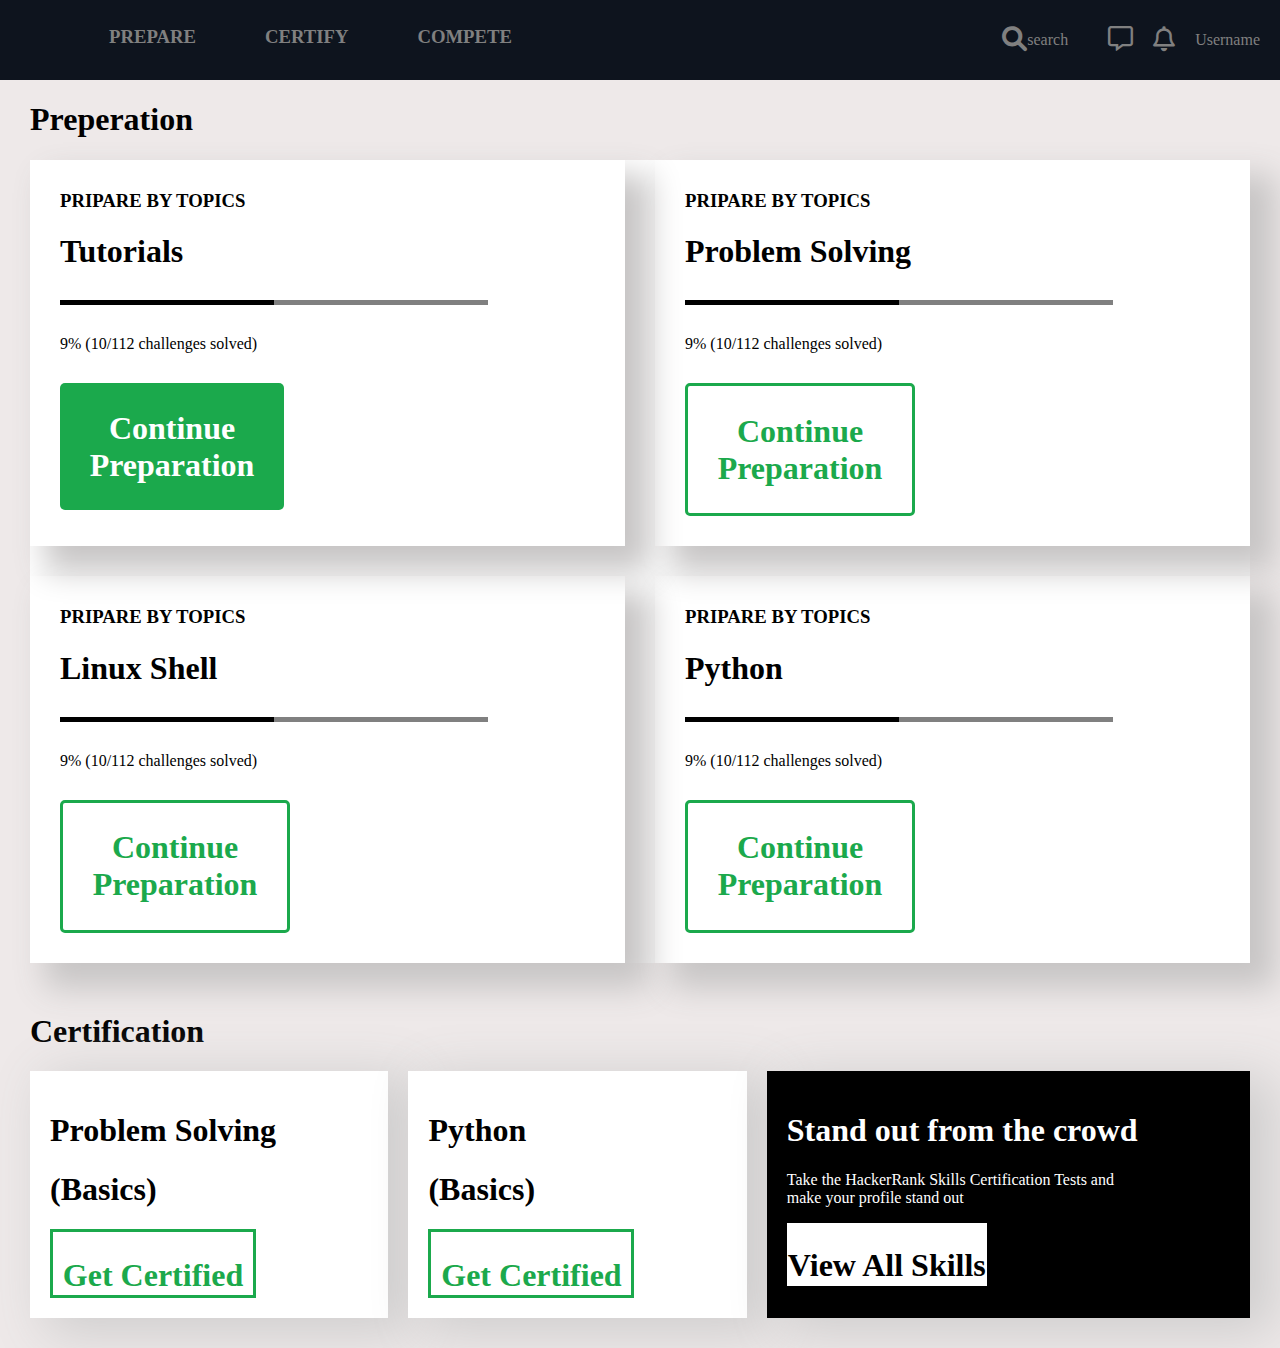
==== hackearrank/index.html @ 88333eb0 "completted sertificate section of hackerrank website" ====
<!DOCTYPE html>
<html lang="en">
<head>
    <meta charset="UTF-8">
    <meta http-equiv="X-UA-Compatible" content="IE=edge">
    <meta name="viewport" content="width=device-width, initial-scale=1.0">
    <link rel="stylesheet" href="https://cdnjs.cloudflare.com/ajax/libs/font-awesome/6.0.0/css/all.min.css">
    <link rel="stylesheet" href="./index.css">
    <title>Hackerrank</title>
</head>
<body>
    
    <!-- header -->
    <header>

        <!-- navbar -->
        <div class="nav-container">

            <!-- left side of navbar -->
            <div class="link-container-div">
                <ul class="link-container">

                    <!-- logo -->
                    <li>
                        <a href="#">
                              <img
                                id="logo"
                                src="https://hrcdn.net/fcore/assets/brand/logo-new-white-green-a5cb16e0ae.svg"
                                alt="">
                        </a>
                    </li>
                    <!-- /logo -->

                    <!-- links -->
                    <li class="links">
                        <a 
                            href="#"
                            class="nav-links"><h3>PREPARE</h3></a>
                    </li>
                    <li class="links">
                        <a 
                            href="#"
                            class="nav-links"><h3>certify</h3></a>
                    </li>
                    <li class="links">
                        <a 
                            href="#"
                            class="nav-links"><h3>compete</h3></a>
                    </li>
                    <!-- links -->

                </ul>
            </div>
            <!-- /left side of navbar -->

            <!-- right side of navbar -->
            <div class="container-ul">
                <ul>
                    <li style="display: flex;">
                        <i class="icon-size icon-label fa-solid fa-magnifying-glass"></i>
                        <label 
                            for=""
                            class="icon-label search">
                            <div class="text-keep-center">
                                <label class="icon-label" for="">search</label>
                            </div>
                        </label>
                    </li>
                </ul>

                <ul class="icon-ul-container">
                    <li class=" links li-padding">
                        <i class=" icon-size icon-label  fa-regular fa-message"></i>
                    </li>

                    <li class="links li-padding">
                        <i class="icon-size icon-label  fa-regular fa-bell"></i>
                    </li>

                    <li class="li-padding">
                        <div class="user-image-name-div">
                            <img class="img-size" src="https://www.dgvaishnavcollege.edu.in/dgvaishnav-c/uploads/2021/01/dummy-profile-pic.jpg" alt="">
                            <div class="links text-keep-center">
                                <label class="icon-label" for="">Username</label>
                            </div>
                        </div>
                    </li>
                </ul>
            </div>
            <!-- /right side of navbar -->

        </div>
        <!-- /navbar -->

    </header>
    <!-- /header -->

    <!-- contents -->
    <div class="content-container">
        <h1>Preperation</h1>

        <!-- tutorials and progress -->
        <section class="tutorial-section">

            <div class="tutorial">
                <h3>PRIPARE BY TOPICS</h3>
                <div>
                    <h1>Tutorials</h1>
                    <div>
                        <div class="progress-bar">
                            <div class="bar-inside"></div>
                        </div>
                        <div style="margin-top: 30px;">
                            <span>9%</span>
                            <span>(10/112 challenges solved)</span>
                        </div>
                        <a href="#">
                            <div class="go-inside">
                                <h1>Continue Preparation</h1>
                            </div>
                        </a>
                    </div>
                </div>
            </div>

            <div class="tutorial">
                <h3>PRIPARE BY TOPICS</h3>
                <div>
                    <h1>Problem Solving</h1>
                    <div>
                        <div class="progress-bar">
                            <div class="bar-inside"></div>
                        </div>
                        <div style="margin-top: 30px;">
                            <span>9%</span>
                            <span>(10/112 challenges solved)</span>
                        </div>
                        <a href="#">
                            <div class="go-inside-button">
                                <h1>Continue Preparation</h1>
                            </div>
                        </a>
                    </div>
                </div>
            </div>

            <div class="tutorial">
                <h3>PRIPARE BY TOPICS</h3>
                <div>
                    <h1>Linux Shell</h1>
                    <div>
                        <div class="progress-bar">
                            <div class="bar-inside"></div>
                        </div>
                        <div style="margin-top: 30px;">
                            <span>9%</span>
                            <span>(10/112 challenges solved)</span>
                        </div>
                        <a href="#">
                            <div class="go-inside-button">
                                <h1>Continue Preparation</h1>
                            </div>
                        </a>
                    </div>
                </div>
            </div>

            <div class="tutorial">
                <h3>PRIPARE BY TOPICS</h3>
                <div>
                    <h1>Python</h1>
                    <div>
                        <div class="progress-bar">
                            <div class="bar-inside"></div>
                        </div>
                        <div style="margin-top: 30px;">
                            <span>9%</span>
                            <span>(10/112 challenges solved)</span>
                        </div>
                        <a href="#">
                            <div class="go-inside-button">
                                <h1>Continue Preparation</h1>
                            </div>
                        </a>
                    </div>
                </div>
            </div>
            
        </section>
        <!-- /tutorials and progress -->

        <!-- certification -->
        <section>
            <h1 class="heading">Certification</h1>

            <div class="certification-container">
                <div class="certificat-card">
                    <h1>Problem Solving</h1>
                    <h1>(Basics)</h1>
                    <a href="#">
                        <div class="certified-button">
                            <h1>Get Certified</h1>
                        </div>
                    </a>
                </div>

                <div class="certificat-card">
                    <h1>Python</h1>
                    <h1>(Basics)</h1>
                    <a href="#">
                        <div class="certified-button">
                            <h1>Get Certified</h1>
                        </div>
                    </a>
                </div>

                <div class="card-skill-list">
                    <h1>Stand out from the crowd</h1>
                    <p>
                        Take the HackerRank Skills Certification Tests and <br>
                        make your profile stand out
                    </p>
                    <a href="#">
                        <div class="card-skill-sist-button">
                            <h1>View All Skills</h1>
                        </div>
                    </a>
                </div>
            </div>

        </section>
        <!-- /certification -->

    </div>
    <!-- /contents -->
</body>
</html>
---- hackearrank/index.css ----
body {
    margin: 0;
    padding: 0;
    background: rgb(238, 233, 233);
}

h3 {
    padding: 0;
    margin: 0;
}

/* header */

header {
    background: #0e141e;
    height: 50px;
    width: 100%;
    padding: 10px 0 20px 0;
}

.link-container-div {
    width: 40%;
}

.nav-container {
    display: flex;
    justify-content: space-between;
}

ul {
    list-style: none;
}

a {
    text-decoration: none;
}

.link-container {
    display: flex;
    justify-content: space-between;
    text-transform: uppercase;
    align-items: center;
    font-weight: bold;
}

#logo {
    height: 30px;
}

.nav-links {
    color: grey;
}

.container-ul {
    display: flex;
    justify-content: space-between;
}

.icon-ul-container {
    display: flex;
    justify-content: space-between;
}

.icon-label {
    color: grey;
    margin: 0;
    padding: 0;
}

.icon-label {
    color: grey;
}

.icon-size {
    font-size: 25px ;
}

.nav-icons {
    display: flex;
}

.li-padding {
    margin-right: 20px;
}

.img-size {
    height: 30px;
}

.user-image-name-div {
    display: flex;
}

.text-keep-center {
    margin-top: 5px;
}

.links :hover {
    color: white;
}

/* header completed */


/* tutorial section */
.content-container {
    padding-left: 30px;
    padding-right: 30px;
    padding-bottom: 30px;
}

.tutorial-section {
    width: 100%;
    display: grid;
    grid-template-columns: auto auto;
    grid-template-rows: auto auto;
    column-gap: 30px;
    row-gap: 30px;
    background: white;
}

.tutorial {
    box-shadow: 20px 20px 30px 5px rgb(199, 197, 197);
    padding: 30px;
}

.tutorial:hover {
    box-shadow: 20px 10px 50px 5px rgb(206, 205, 205);
}

.card {
    padding: 20px;
}

.progress-bar {
    background: grey;
    width: 80%;
    margin-top: 30px;
}

.bar-inside {
    height: 5px; width: 50%;
    background: black;
}

.go-inside-button {
    border-style: solid;
    margin-top: 30px; 
    color: #1ba94c; 
    border-radius: 5px; 
    padding: 5px; 
    height: 100%; 
    text-align: center; 
    align-items: center; 
    width: 40%; 
}

.go-inside {
    margin-top: 30px; 
    color: white; 
    border-radius: 5px; 
    padding: 5px; 
    height: 100%; 
    text-align: center; 
    align-items: center; 
    width: 40%; 
    background: #1ba94c;
}

/* /tutorial section */

/* certificate section */

.heading {
    margin-top: 50px;
}

.certification-container {
    display: grid;
    grid-template-columns: auto auto auto;
    width: 100%;
    column-gap: 20px;
}

.certificat-card {
    background: white;
    padding: 20px;
    box-shadow: 20px 10px 50px 5px rgb(206, 205, 205);
}

.certified-button {
    height: 50px;
    border-style: solid;
    color: #1ba94c;
    text-align: center;
    width: 200px;
    padding-top: 3px;
    padding-bottom: 10px;
}

.card-skill-list {
    background: black;
    color: white;
    padding: 20px;
    box-shadow: 20px 10px 50px 5px rgb(206, 205, 205);
}

.card-skill-sist-button {
    background: white;
    color: black;
    height: 50px;
    text-align: center;
    width: 200px;
    padding-top: 3px;
    padding-bottom: 10px;
}

/* /certificate section */
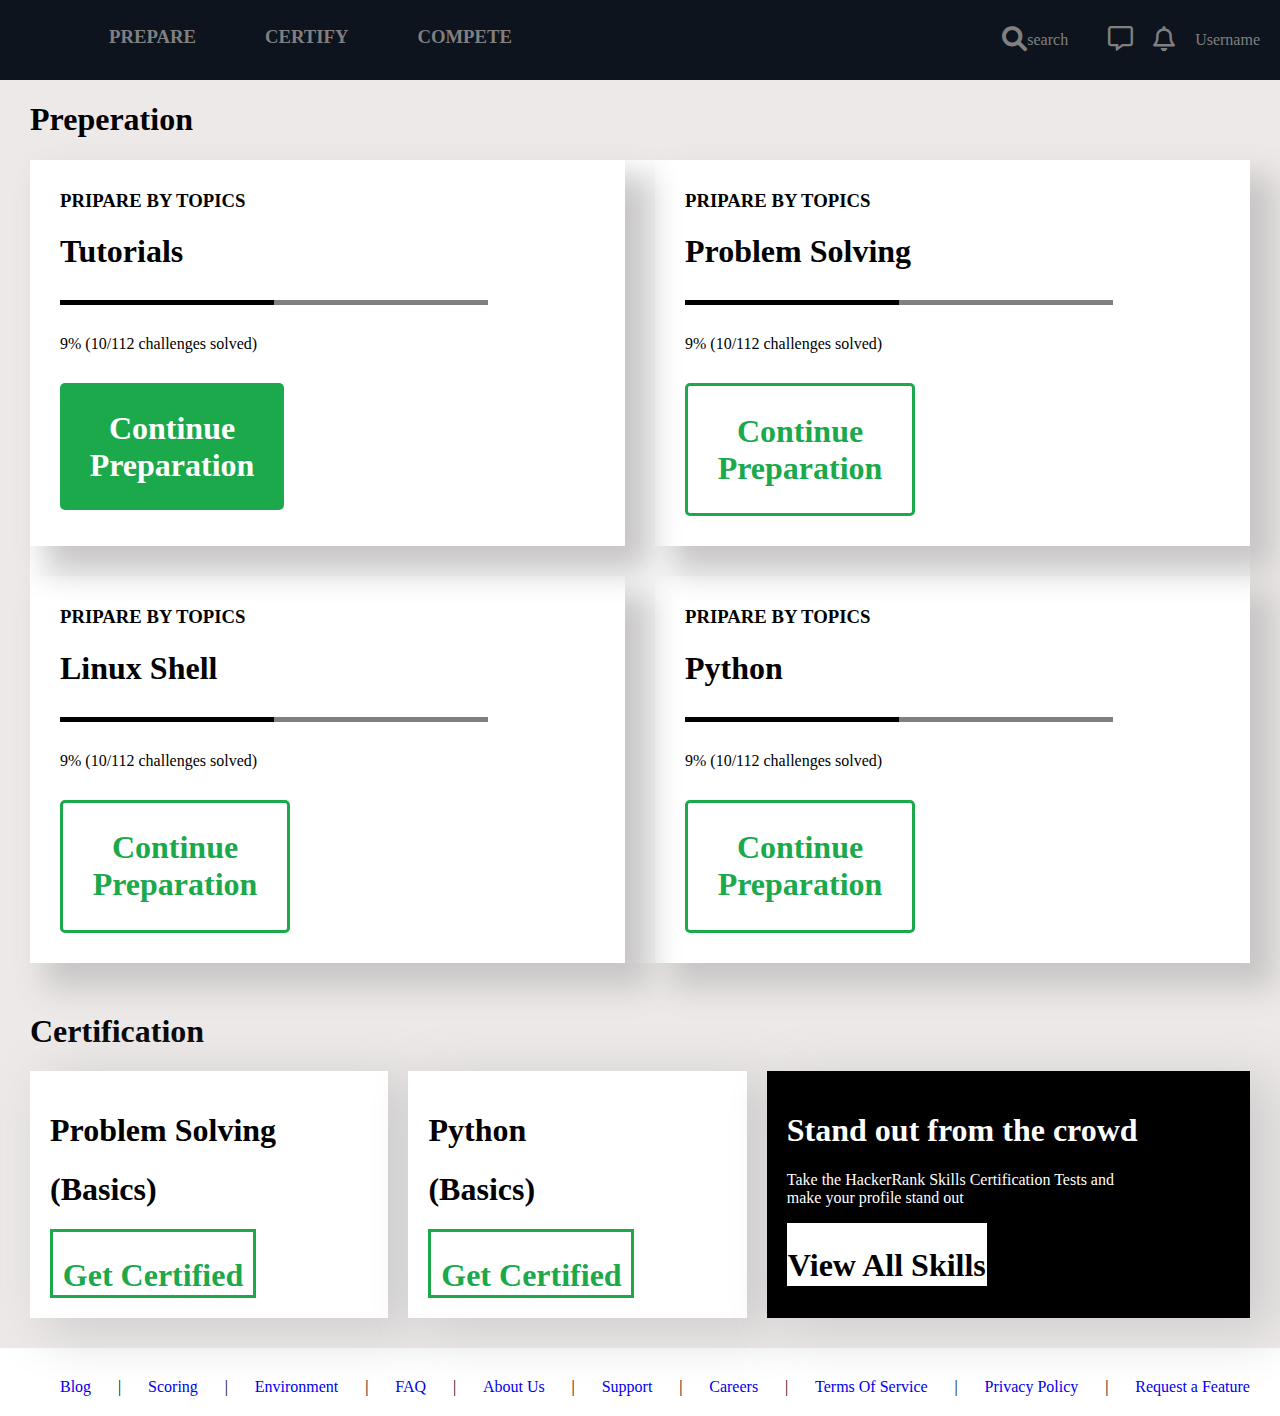
==== commit e8b6f143: "completted footter of hackerrank project" ====
--- a/hackearrank/index.html
+++ b/hackearrank/index.html
@@ -233,5 +233,24 @@
 
     </div>
     <!-- /contents -->
+
+    <!-- footer -->
+    <footer>
+        <div>
+            <ul class="footer-links">
+                <li><a href="#">Blog</a></li> |
+                <li><a href="#">Scoring</a></li>|
+                <li><a href="#">Environment</a></li>|
+                <li><a href="#">FAQ</a></li>|
+                <li><a href="#">About Us</a></li>|
+                <li><a href="#">Support</a></li>|
+                <li><a href="#">Careers</a></li>|
+                <li><a href="#">Terms Of Service</a></li>|
+                <li><a href="#">Privacy Policy</a></li>|
+                <li><a href="#">Request a Feature</a></li>
+            </ul>
+        </div>
+    </footer>
+    <!-- /footer -->
 </body>
 </html>--- a/hackearrank/index.css
+++ b/hackearrank/index.css
@@ -215,4 +215,19 @@
     padding-bottom: 10px;
 }
 
-/* /certificate section */+/* /certificate section */
+
+/* footer */
+footer {
+    background: white;
+    padding: 20px 20px 10px 10px;
+}
+
+.footer-links {
+    display: grid;
+    grid-template-columns: auto auto auto auto auto auto auto auto auto auto auto auto auto auto auto auto auto auto auto;
+    column-gap: 5px;
+    justify-content: space-between;
+    margin: 10px;
+}
+/* /footer */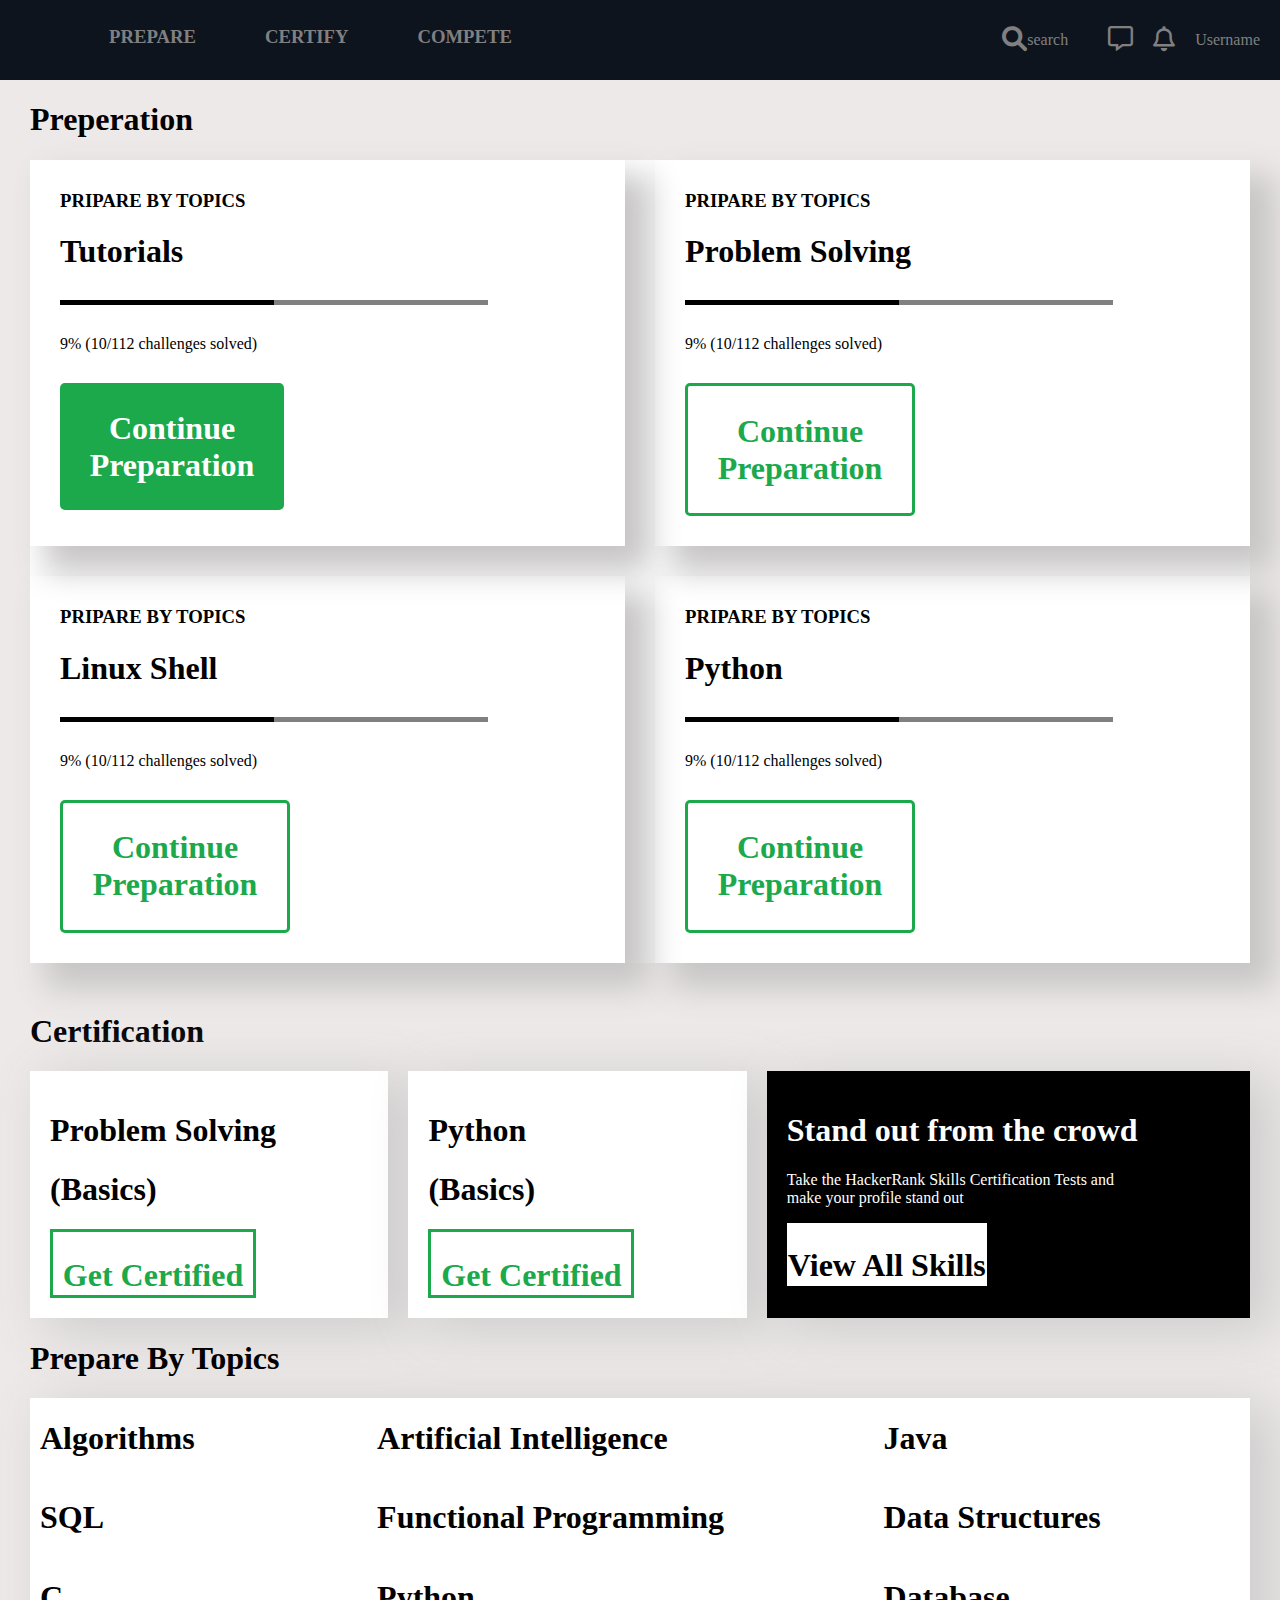
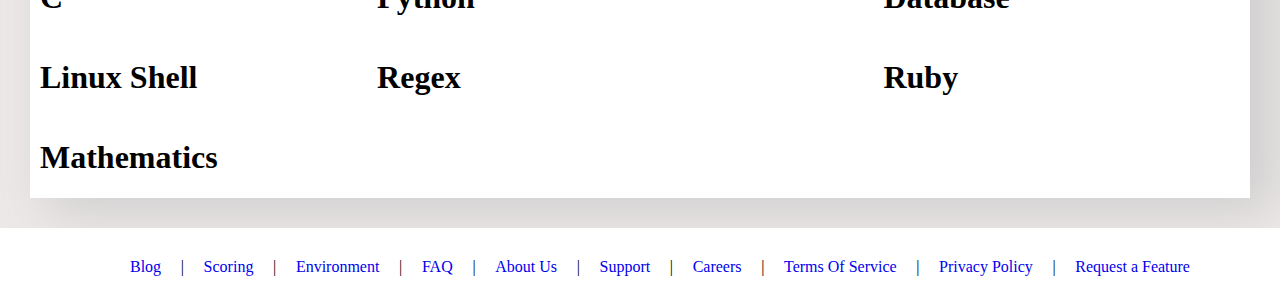
==== commit b06291dd: "created section for topics in hackerrank demo website" ====
--- a/hackearrank/index.html
+++ b/hackearrank/index.html
@@ -69,19 +69,19 @@
                 </ul>
 
                 <ul class="icon-ul-container">
-                    <li class=" links li-padding">
+                    <li class=" links li-padding pointer">
                         <i class=" icon-size icon-label  fa-regular fa-message"></i>
                     </li>
 
-                    <li class="links li-padding">
+                    <li class="links li-padding pointer">
                         <i class="icon-size icon-label  fa-regular fa-bell"></i>
                     </li>
 
-                    <li class="li-padding">
+                    <li class="li-padding pointer">
                         <div class="user-image-name-div">
                             <img class="img-size" src="https://www.dgvaishnavcollege.edu.in/dgvaishnav-c/uploads/2021/01/dummy-profile-pic.jpg" alt="">
                             <div class="links text-keep-center">
-                                <label class="icon-label" for="">Username</label>
+                                <label class="pointer icon-label" for="">Username</label>
                             </div>
                         </div>
                     </li>
@@ -231,6 +231,107 @@
         </section>
         <!-- /certification -->
 
+        <!-- topics to prepare -->
+        <section>
+            <h1>Prepare By Topics</h1>
+            <div>
+                <ul class="topics-container">
+
+                    <li class="pointer to-hover">
+                        <div class="topic dont-hover">
+                            <img src="https://hrcdn.net/s3_pub/hr-assets/dashboard/Algorithm.svg" alt="">
+                            <h1>Algorithms</h1>
+                        </div>
+                    </li>
+
+                    <li class="pointer to-hover">
+                        <div class="topic dont-hover">
+                            <img src="https://hrcdn.net/s3_pub/hr-assets/dashboard/AI.svg" alt="">
+                            <h1>Artificial Intelligence</h1>
+                        </div>
+                    </li>
+
+                    <li class="pointer to-hover">
+                        <div class="topic dont-hover">
+                            <img src="https://hrcdn.net/s3_pub/hr-assets/dashboard/Java.svg" alt="">
+                            <h1>Java</h1>
+                        </div>
+                    </li>
+
+                    <li class="pointer to-hover">
+                        <div class="topic dont-hover">
+                            <img src="https://hrcdn.net/s3_pub/hr-assets/dashboard/SQL.svg" alt="">
+                            <h1>SQL</h1>
+                        </div>
+                    </li>
+
+                    <li class="pointer to-hover">
+                        <div class="topic dont-hover">
+                            <img src="https://hrcdn.net/s3_pub/hr-assets/dashboard/FunctionalProgramming.svg" alt="">
+                            <h1>Functional Programming</h1>
+                        </div>
+                    </li>
+
+                    <li class="pointer to-hover">
+                        <div class="topic dont-hover">
+                            <img src="https://hrcdn.net/s3_pub/hr-assets/dashboard/DataStructure.svg" alt="">
+                            <h1>Data Structures</h1>
+                        </div>
+                    </li>
+
+                    <li class="pointer to-hover">
+                        <div class="topic dont-hover">
+                            <img src="	https://hrcdn.net/s3_pub/hr-assets/dashboard/C.svg" alt="">
+                            <h1>C</h1>
+                        </div>
+                    </li>
+
+                    <li class="pointer to-hover">
+                        <div class="topic dont-hover">
+                            <img src="https://hrcdn.net/s3_pub/hr-assets/dashboard/Python.svg" alt="">
+                            <h1>Python</h1>
+                        </div>
+                    </li>
+
+                    <li class="pointer to-hover">
+                        <div class="topic dont-hover">
+                            <img src="https://hrcdn.net/s3_pub/hr-assets/dashboard/DataBase.svg" alt="">
+                            <h1>Database</h1>
+                        </div>
+                    </li>
+                    
+                    <li class="pointer to-hover">
+                        <div class="topic test">
+                            <img src="	https://hrcdn.net/s3_pub/hr-assets/dashboard/LinuxShell.svg" alt="">
+                            <h1>Linux Shell</h1>
+                        </div>
+                    </li>
+
+                    <li class="pointer to-hover">
+                        <div class="topic dont-hover">
+                            <img src="	https://hrcdn.net/s3_pub/hr-assets/dashboard/regex.svg" alt="">
+                            <h1>Regex</h1>
+                        </div>
+                    </li>
+
+                    <li class="pointer to-hover">
+                        <div class="topic dont-hover">
+                            <img src="	https://hrcdn.net/s3_pub/hr-assets/dashboard/Ruby.svg" alt="">
+                            <h1>Ruby</h1>
+                        </div>
+                    </li>
+
+                    <li class="pointer to-hover">
+                        <div class="topic dont-hover">
+                            <img src="	https://hrcdn.net/s3_pub/hr-assets/dashboard/Mathematics.svg" alt="">
+                            <h1>Mathematics</h1>
+                        </div>
+                    </li>
+                </ul>
+            </div>
+        </section>
+        <!-- /topics to prepare -->
+
     </div>
     <!-- /contents -->
 
@@ -238,16 +339,16 @@
     <footer>
         <div>
             <ul class="footer-links">
-                <li><a href="#">Blog</a></li> |
-                <li><a href="#">Scoring</a></li>|
-                <li><a href="#">Environment</a></li>|
-                <li><a href="#">FAQ</a></li>|
-                <li><a href="#">About Us</a></li>|
-                <li><a href="#">Support</a></li>|
-                <li><a href="#">Careers</a></li>|
-                <li><a href="#">Terms Of Service</a></li>|
-                <li><a href="#">Privacy Policy</a></li>|
-                <li><a href="#">Request a Feature</a></li>
+                <li><a class="pointer" href="#">Blog</a></li> |
+                <li><a class="pointer" href="#">Scoring</a></li>|
+                <li><a class="pointer" href="#">Environment</a></li>|
+                <li><a class="pointer" href="#">FAQ</a></li>|
+                <li><a class="pointer" href="#">About Us</a></li>|
+                <li><a class="pointer" href="#">Support</a></li>|
+                <li><a class="pointer" href="#">Careers</a></li>|
+                <li><a class="pointer" href="#">Terms Of Service</a></li>|
+                <li><a class="pointer" href="#">Privacy Policy</a></li>|
+                <li><a class="pointer" href="#">Request a Feature</a></li>
             </ul>
         </div>
     </footer>
--- a/hackearrank/index.css
+++ b/hackearrank/index.css
@@ -7,6 +7,10 @@
 h3 {
     padding: 0;
     margin: 0;
+}
+
+.pointer {
+    cursor: pointer;
 }
 
 /* header */
@@ -217,10 +221,38 @@
 
 /* /certificate section */
 
+/* topics */
+
+.topics-container {
+    display: grid;
+    grid-template-columns: auto auto auto;
+    background: white;
+    padding: 0;
+    margin: 0;
+    box-shadow: 20px 10px 50px 5px rgb(206, 205, 205);
+}
+
+.topic {
+    display: flex;
+    margin: 10px;
+    width: 100%;
+    margin: 0;
+    padding: 0px 0px 0px 10px;
+}
+
+.to-hover :hover {
+    box-shadow: 0px 2px rgb(206, 205, 205);
+}
+
+.dont-hover :hover {
+    box-shadow: 0px 2px white;
+}
+/* /topics */
+
 /* footer */
 footer {
     background: white;
-    padding: 20px 20px 10px 10px;
+    padding: 20px 80px 10px 80px;
 }
 
 .footer-links {
